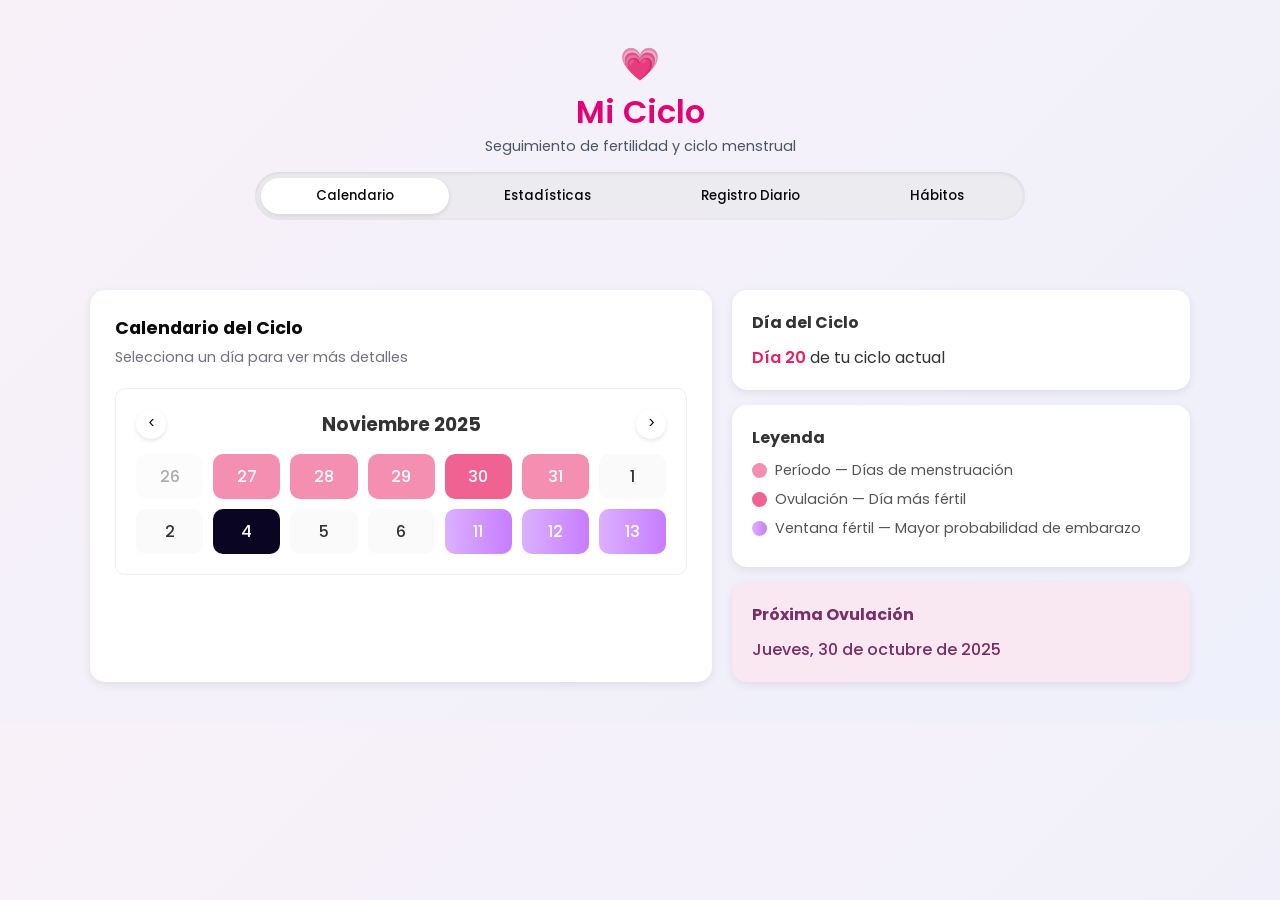
==== fertility-app/index.html @ 069fcceb "Versión inicial del proyecto Fertility App" ====
<!DOCTYPE html>
<html lang="es">
<head>
  <meta charset="UTF-8">
  <meta name="viewport" content="width=device-width, initial-scale=1.0">
  <title>Mi Ciclo - App de Fertilidad</title>
  <link rel="stylesheet" href="styles.css">
  <link href="https://fonts.googleapis.com/css2?family=Poppins:wght@400;500;600&display=swap" rel="stylesheet">
</head>
<body>

  <header class="header">
    <div class="logo">
      <div class="icono">💗</div>
      <h1>Mi Ciclo</h1>
      <p>Seguimiento de fertilidad y ciclo menstrual</p>
    </div>

    <nav class="tabs">
      <button class="active">Calendario</button>
      <button>Estadísticas</button>
      <button>Registro Diario</button>
      <button>Hábitos</button>
    </nav>
  </header>

  <main class="contenedor">
    <!-- COLUMNA IZQUIERDA -->
    <section class="calendario">
      <h2>Calendario del Ciclo</h2>
      <p>Selecciona un día para ver más detalles</p>

      <div class="calendar-box">
        <div class="calendar-header">
          <button>&lt;</button>
          <h3>Noviembre 2025</h3>
          <button>&gt;</button>
        </div>

        <div class="calendar-grid">
          <div class="dia muted">26</div>
          <div class="dia periodo">27</div>
          <div class="dia periodo">28</div>
          <div class="dia periodo">29</div>
          <div class="dia ovulacion">30</div>
          <div class="dia periodo">31</div>
          <div class="dia">1</div>

          <div class="dia">2</div>
          <div class="dia activo">4</div>
          <div class="dia">5</div>
          <div class="dia">6</div>
          <div class="dia fertil">11</div>
          <div class="dia fertil">12</div>
          <div class="dia fertil">13</div>
        </div>
      </div>
    </section>

    <!-- COLUMNA DERECHA -->
    <aside class="detalles">
      <div class="box">
        <h3>Día del Ciclo</h3>
        <p><span>Día 20</span> de tu ciclo actual</p>
      </div>

      <div class="box">
        <h3>Leyenda</h3>
        <ul>
          <li><span class="dot periodo"></span> Período — Días de menstruación</li>
          <li><span class="dot ovulacion"></span> Ovulación — Día más fértil</li>
          <li><span class="dot fertil"></span> Ventana fértil — Mayor probabilidad de embarazo</li>
        </ul>
      </div>

      <div class="box ovulacion-box">
        <h3>Próxima Ovulación</h3>
        <p>Jueves, 30 de octubre de 2025</p>
      </div>
    </aside>
  </main>

</body>
</html>
---- fertility-app/styles.css ----
* {
  margin: 0;
  padding: 0;
  box-sizing: border-box;
  font-family: 'Poppins', sans-serif;
}

body {
  background: linear-gradient(135deg, #f8f1f8, #eef0fb);
  color: #333;
  display: flex;
  flex-direction: column;
  align-items: center;
  padding: 40px 20px;
}

/* HEADER */
.header {
  text-align: center;
  margin-bottom: 30px;
}

.header .icono {
  font-size: 2rem;
}

.header h1 {
  color: #e60076;
  font-weight: 600;
}

.header p {
  color: #4a5565;
  font-size: 0.9rem;
}

/* NAVIGATION */
.tabs {
  display: flex;
  justify-content: center;
  margin-top: 15px;
  background: #ececf0;
  border-radius: 40px;
  padding: 6px;
  box-shadow: inset 0 1px 4px rgba(0,0,0,0.1);
}

.tabs button {
  background: none;
  border: none;
  padding: 8px 55px;
  border-radius: 40px;
  font-weight: 500;
  cursor: pointer;
  color: #0a0a0a;
  transition: 0.3s;
}

.tabs button.active {
  background: white;
  box-shadow: 0 2px 5px rgba(0,0,0,0.1);
}

/* MAIN LAYOUT */
.contenedor {
  display: flex;
  gap: 20px;
  width: 90%;
  max-width: 1100px;
  margin-top: 40px;
}

/* COLUMNA IZQUIERDA */
.calendario {
  background: white;
  border-radius: 15px;
  box-shadow: 0 3px 10px rgba(0,0,0,0.08);
  padding: 25px;
  flex: 1;
}

.calendario h2 {
  font-size: 1.1rem;
  color: #0a0a0a;
  margin-bottom: 6px;
}

.calendario p {
  color: #717182;
  font-size: 0.9rem;
  margin-bottom: 20px;
}

.calendar-box {
  border: 1px solid #eee;
  border-radius: 10px;
  padding: 20px;
}

.calendar-header {
  display: flex;
  justify-content: space-between;
  align-items: center;
  margin-bottom: 15px;
}

.calendar-header button {
  background: white;
  border: none;
  border-radius: 50%;
  width: 30px;
  height: 30px;
  cursor: pointer;
  box-shadow: 0 2px 4px rgba(0,0,0,0.1);
}

.calendar-grid {
  display: grid;
  grid-template-columns: repeat(7, 1fr);
  gap: 10px;
}

.dia {
  text-align: center;
  padding: 10px;
  border-radius: 10px;
  font-weight: 500;
  background: #fafafa;
}

.dia.muted {
  opacity: 0.4;
}

.dia.periodo {
  background: #f48fb1;
  color: white;
}

.dia.ovulacion {
  background: #f06292;
  color: white;
}

.dia.fertil {
  background: linear-gradient(90deg, #dcb0ff, #c77dff);
  color: white;
}

.dia.activo {
  background: #0b0524;
  color: white;
}

/* COLUMNA DERECHA */
.detalles {
  display: flex;
  flex-direction: column;
  gap: 15px;
  flex: 0.8;
}

.box {
  background: white;
  border-radius: 15px;
  box-shadow: 0 3px 10px rgba(0,0,0,0.08);
  padding: 20px;
}

.box h3 {
  font-size: 1rem;
  margin-bottom: 10px;
}

.box span {
  color: #e91e63;
  font-weight: 600;
}

.box ul {
  list-style: none;
  font-size: 0.9rem;
  color: #555;
}

.box li {
  margin-bottom: 8px;
  display: flex;
  align-items: center;
  gap: 8px;
}

.dot {
  width: 15px;
  height: 15px;
  border-radius: 50%;
  display: inline-block;
}

.dot.periodo { background: #f48fb1; }
.dot.ovulacion { background: #f06292; }
.dot.fertil { background: linear-gradient(90deg, #dcb0ff, #c77dff); }

.ovulacion-box {
  background: #f9e8f2;
  color: #7a2e63;
  font-weight: 500;
}

/* RESPONSIVE */
@media (max-width: 900px) {
  .contenedor {
    flex-direction: column;
  }
}
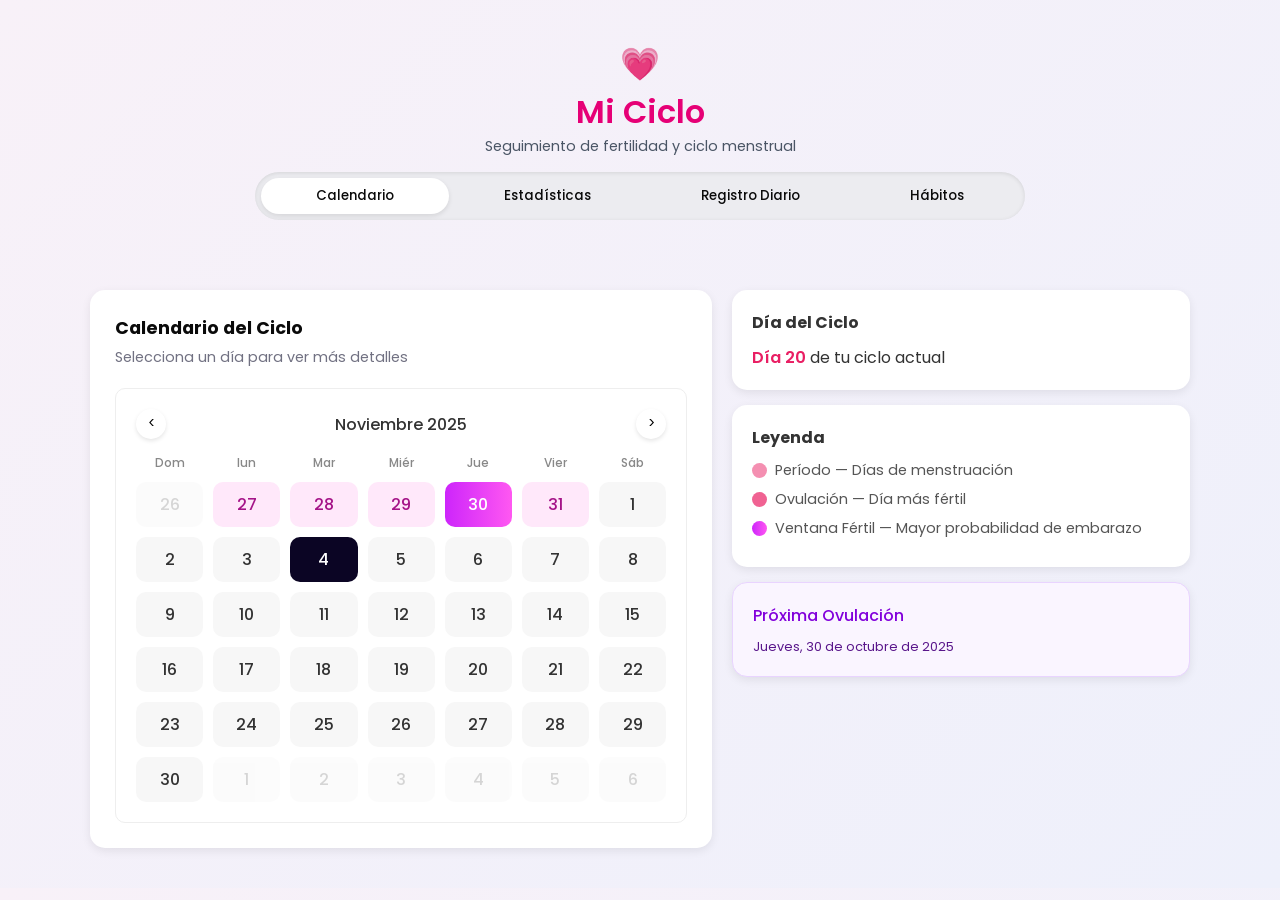
==== commit af2d05a6: "Versión actualizada del proyecto Fertility App" ====
--- a/fertility-app/index.html
+++ b/fertility-app/index.html
@@ -9,6 +9,9 @@
 </head>
 <body>
 
+  <!-- ============================================ -->
+  <!-- HEADER: Logo, título y navegación por tabs -->
+  <!-- ============================================ -->
   <header class="header">
     <div class="logo">
       <div class="icono">💗</div>
@@ -16,6 +19,7 @@
       <p>Seguimiento de fertilidad y ciclo menstrual</p>
     </div>
 
+    <!-- Navegación con tabs -->
     <nav class="tabs">
       <button class="active">Calendario</button>
       <button>Estadísticas</button>
@@ -24,20 +28,40 @@
     </nav>
   </header>
 
+  <!-- ============================================ -->
+  <!-- CONTENEDOR PRINCIPAL: Layout de 2 columnas -->
+  <!-- ============================================ -->
   <main class="contenedor">
-    <!-- COLUMNA IZQUIERDA -->
+    
+    <!-- ============================================ -->
+    <!-- COLUMNA IZQUIERDA: Calendario del ciclo -->
+    <!-- ============================================ -->
     <section class="calendario">
       <h2>Calendario del Ciclo</h2>
       <p>Selecciona un día para ver más detalles</p>
 
       <div class="calendar-box">
+        <!-- Encabezado del calendario con navegación -->
         <div class="calendar-header">
           <button>&lt;</button>
           <h3>Noviembre 2025</h3>
           <button>&gt;</button>
         </div>
 
+        <!-- Encabezado con días de la semana -->
+        <div class="calendar-weekdays">
+          <div>Dom</div>
+          <div>lun</div>
+          <div>Mar</div>
+          <div>Miér</div>
+          <div>Jue</div>
+          <div>Vier</div>
+          <div>Sáb</div>
+        </div>
+
+        <!-- Grid del calendario con todos los días del mes -->
         <div class="calendar-grid">
+          <!-- Semana 1: Final de octubre + inicio de noviembre -->
           <div class="dia muted">26</div>
           <div class="dia periodo">27</div>
           <div class="dia periodo">28</div>
@@ -46,38 +70,82 @@
           <div class="dia periodo">31</div>
           <div class="dia">1</div>
 
+          <!-- Semana 2 -->
           <div class="dia">2</div>
+          <div class="dia">3</div>
           <div class="dia activo">4</div>
           <div class="dia">5</div>
           <div class="dia">6</div>
+          <div class="dia">7</div>
+          <div class="dia">8</div>
+
+          <!-- Semana 3 -->
+          <div class="dia">9</div>
+          <div class="dia">10</div>
           <div class="dia fertil">11</div>
           <div class="dia fertil">12</div>
           <div class="dia fertil">13</div>
+          <div class="dia">14</div>
+          <div class="dia">15</div>
+
+          <!-- Semana 4 -->
+          <div class="dia">16</div>
+          <div class="dia">17</div>
+          <div class="dia">18</div>
+          <div class="dia">19</div>
+          <div class="dia">20</div>
+          <div class="dia">21</div>
+          <div class="dia">22</div>
+
+          <!-- Semana 5 -->
+          <div class="dia">23</div>
+          <div class="dia">24</div>
+          <div class="dia">25</div>
+          <div class="dia">26</div>
+          <div class="dia">27</div>
+          <div class="dia">28</div>
+          <div class="dia">29</div>
+
+          <!-- Semana 6: Final de noviembre + inicio de diciembre -->
+          <div class="dia">30</div>
+          <div class="dia muted">1</div>
+          <div class="dia muted">2</div>
+          <div class="dia muted">3</div>
+          <div class="dia muted">4</div>
+          <div class="dia muted">5</div>
+          <div class="dia muted">6</div>
         </div>
       </div>
     </section>
 
-    <!-- COLUMNA DERECHA -->
+    <!-- ============================================ -->
+    <!-- COLUMNA DERECHA: Información del ciclo -->
+    <!-- ============================================ -->
     <aside class="detalles">
+      
+      <!-- Card: Día del ciclo actual -->
       <div class="box">
         <h3>Día del Ciclo</h3>
         <p><span>Día 20</span> de tu ciclo actual</p>
       </div>
 
+      <!-- Card: Leyenda de colores -->
       <div class="box">
         <h3>Leyenda</h3>
         <ul>
           <li><span class="dot periodo"></span> Período — Días de menstruación</li>
           <li><span class="dot ovulacion"></span> Ovulación — Día más fértil</li>
-          <li><span class="dot fertil"></span> Ventana fértil — Mayor probabilidad de embarazo</li>
+          <li><span class="dot fertil"></span> Ventana Fértil — Mayor probabilidad de embarazo</li>
         </ul>
       </div>
 
+      <!-- Card: Próxima ovulación -->
       <div class="box ovulacion-box">
         <h3>Próxima Ovulación</h3>
         <p>Jueves, 30 de octubre de 2025</p>
       </div>
     </aside>
+
   </main>
 
 </body>
--- a/fertility-app/styles.css
+++ b/fertility-app/styles.css
@@ -1,3 +1,6 @@
+/* ============================================ */
+/* RESET Y CONFIGURACIÓN GLOBAL */
+/* ============================================ */
 * {
   margin: 0;
   padding: 0;
@@ -14,7 +17,9 @@
   padding: 40px 20px;
 }
 
-/* HEADER */
+/* ============================================ */
+/* HEADER: Logo, título y subtítulo */
+/* ============================================ */
 .header {
   text-align: center;
   margin-bottom: 30px;
@@ -34,7 +39,9 @@
   font-size: 0.9rem;
 }
 
-/* NAVIGATION */
+/* ============================================ */
+/* NAVEGACIÓN: Tabs superiores */
+/* ============================================ */
 .tabs {
   display: flex;
   justify-content: center;
@@ -61,7 +68,9 @@
   box-shadow: 0 2px 5px rgba(0,0,0,0.1);
 }
 
-/* MAIN LAYOUT */
+/* ============================================ */
+/* LAYOUT PRINCIPAL: Diseño de 2 columnas */
+/* ============================================ */
 .contenedor {
   display: flex;
   gap: 20px;
@@ -70,7 +79,9 @@
   margin-top: 40px;
 }
 
-/* COLUMNA IZQUIERDA */
+/* ============================================ */
+/* COLUMNA IZQUIERDA: Calendario */
+/* ============================================ */
 .calendario {
   background: white;
   border-radius: 15px;
@@ -91,17 +102,24 @@
   margin-bottom: 20px;
 }
 
+/* Caja contenedora del calendario */
 .calendar-box {
   border: 1px solid #eee;
   border-radius: 10px;
   padding: 20px;
 }
 
+/* Encabezado del calendario: mes y navegación */
 .calendar-header {
   display: flex;
   justify-content: space-between;
   align-items: center;
   margin-bottom: 15px;
+}
+
+.calendar-header h3 {
+  font-size: 1rem;
+  font-weight: 500;
 }
 
 .calendar-header button {
@@ -112,47 +130,83 @@
   height: 30px;
   cursor: pointer;
   box-shadow: 0 2px 4px rgba(0,0,0,0.1);
-}
-
+  transition: 0.2s;
+}
+
+.calendar-header button:hover {
+  background: #f5f5f5;
+}
+
+/* Encabezado con días de la semana */
+.calendar-weekdays {
+  display: grid;
+  grid-template-columns: repeat(7, 1fr);
+  gap: 10px;
+  margin-bottom: 10px;
+  text-align: center;
+}
+
+.calendar-weekdays div {
+  font-size: 0.75rem;
+  font-weight: 500;
+  color: #888;
+}
+
+/* Grid del calendario: 7 columnas para los días */
 .calendar-grid {
   display: grid;
   grid-template-columns: repeat(7, 1fr);
   gap: 10px;
 }
 
+/* Estilo base para cada día del calendario */
 .dia {
   text-align: center;
   padding: 10px;
   border-radius: 10px;
   font-weight: 500;
-  background: #fafafa;
-}
-
+  background: #f7f7f7;
+  cursor: pointer;
+  transition: 0.2s;
+}
+
+.dia:hover {
+  transform: scale(1.05);
+}
+
+/* Días del mes anterior/siguiente (atenuados) */
 .dia.muted {
   opacity: 0.4;
-}
-
+  color: #999;
+}
+
+/* Días de período (menstruación) */
 .dia.periodo {
-  background: #f48fb1;
+  background: #ffe8fa;
+  color: #a51488;
+}
+
+/* Día de ovulación (más fértil) */
+.dia.ovulacion {
+  background: linear-gradient(90deg, #cd25fb, #ff58f1);
   color: white;
 }
 
-.dia.ovulacion {
-  background: #f06292;
+/* Días de ventana fértil */
+/*.dia.fertil {
+  background: linear-gradient(80deg, #cd8fff, #9000ff);
   color: white;
-}
-
-.dia.fertil {
-  background: linear-gradient(90deg, #dcb0ff, #c77dff);
-  color: white;
-}
-
+}*/
+
+/* Día actual/seleccionado */
 .dia.activo {
   background: #0b0524;
   color: white;
 }
 
-/* COLUMNA DERECHA */
+/* ============================================ */
+/* COLUMNA DERECHA: Cards de información */
+/* ============================================ */
 .detalles {
   display: flex;
   flex-direction: column;
@@ -160,6 +214,7 @@
   flex: 0.8;
 }
 
+/* Estilo base para los cards */
 .box {
   background: white;
   border-radius: 15px;
@@ -177,6 +232,7 @@
   font-weight: 600;
 }
 
+/* Lista de leyenda (sin viñetas) */
 .box ul {
   list-style: none;
   font-size: 0.9rem;
@@ -190,26 +246,56 @@
   gap: 8px;
 }
 
+/* Puntos de color para la leyenda */
 .dot {
   width: 15px;
   height: 15px;
   border-radius: 50%;
   display: inline-block;
-}
-
-.dot.periodo { background: #f48fb1; }
-.dot.ovulacion { background: #f06292; }
-.dot.fertil { background: linear-gradient(90deg, #dcb0ff, #c77dff); }
-
+  flex-shrink: 0;
+}
+
+.dot.periodo { 
+  background: #f48fb1; 
+}
+
+.dot.ovulacion { 
+  background: #f06292; 
+}
+
+.dot.fertil { 
+  background: linear-gradient(90deg, #cd25fb, #ff58f1); 
+}
+
+/* Card especial: Próxima ovulación */
 .ovulacion-box {
-  background: #f9e8f2;
-  color: #7a2e63;
-  font-weight: 500;
-}
-
-/* RESPONSIVE */
+  background: #faf5ff;
+  color: #8200db;
+  font-weight: 500;
+  border: #e9d4ff solid;
+   border-width: 1px;
+}
+
+.ovulacion-box h3 {
+   font-weight: 500;
+}
+
+.ovulacion-box p {
+   color: #59168b;
+   font-size: .8rem;
+   font-weight: 400;
+}
+
+/* ============================================ */
+/* RESPONSIVE: Adaptación para móviles */
+/* ============================================ */
 @media (max-width: 900px) {
   .contenedor {
     flex-direction: column;
   }
-}
+  
+  .tabs button {
+    padding: 8px 20px;
+    font-size: 0.85rem;
+  }
+}
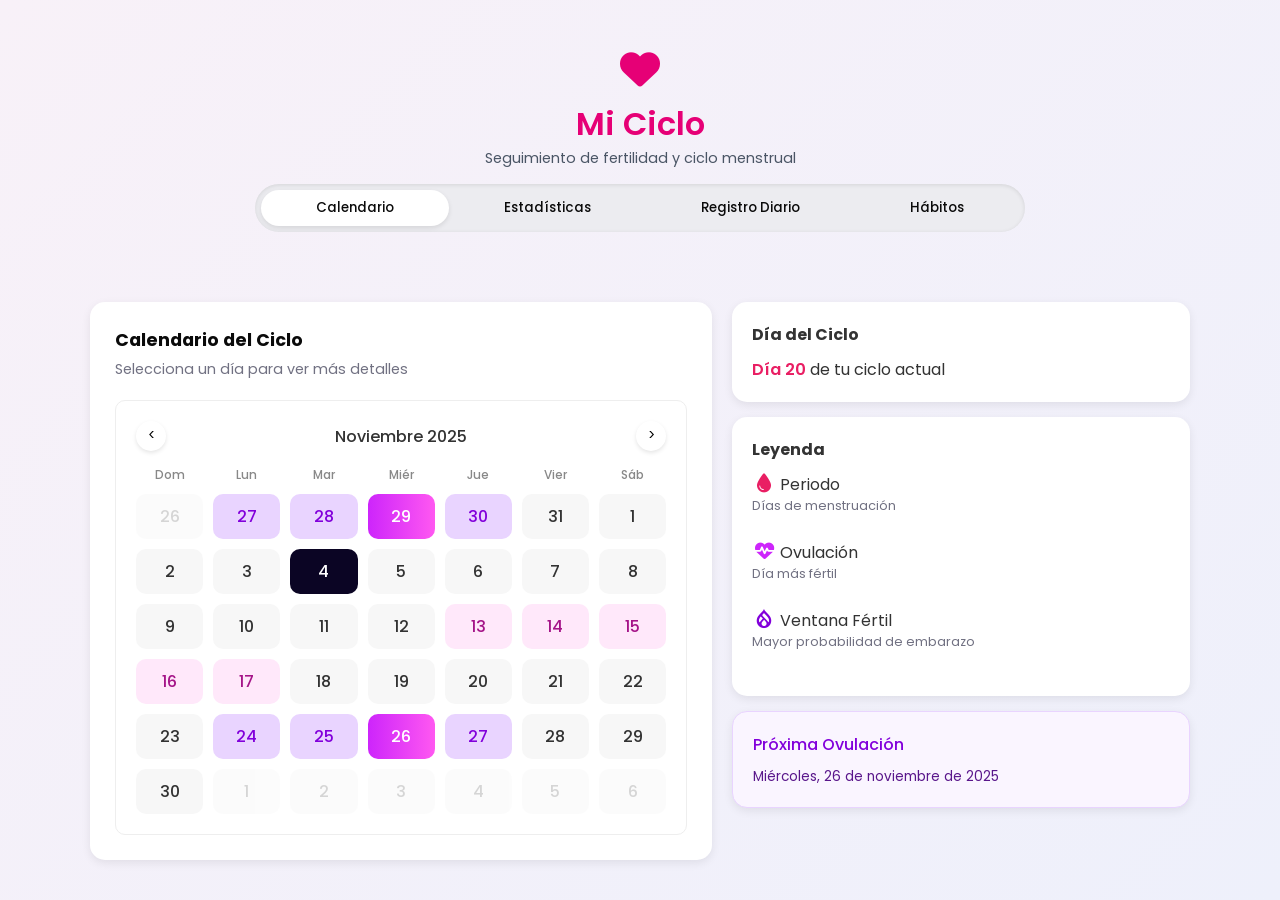
==== commit 0b71d4f8: "Versión Actualizada #2 - Fertility App" ====
--- a/fertility-app/index.html
+++ b/fertility-app/index.html
@@ -6,6 +6,9 @@
   <title>Mi Ciclo - App de Fertilidad</title>
   <link rel="stylesheet" href="styles.css">
   <link href="https://fonts.googleapis.com/css2?family=Poppins:wght@400;500;600&display=swap" rel="stylesheet">
+  <!-- Font Awesome para los iconos -->
+  <link rel="stylesheet" href="https://cdnjs.cloudflare.com/ajax/libs/font-awesome/6.4.0/css/all.min.css">
+   <link rel="icon" href="Images/heart-favicon.svg" type="image/svg+xml">
 </head>
 <body>
 
@@ -14,7 +17,7 @@
   <!-- ============================================ -->
   <header class="header">
     <div class="logo">
-      <div class="icono">💗</div>
+      <div class="icono"><i class="fa-solid fa-heart" style="color: #e60076;"></i></div>
       <h1>Mi Ciclo</h1>
       <p>Seguimiento de fertilidad y ciclo menstrual</p>
     </div>
@@ -51,7 +54,7 @@
         <!-- Encabezado con días de la semana -->
         <div class="calendar-weekdays">
           <div>Dom</div>
-          <div>lun</div>
+          <div>Lun</div>
           <div>Mar</div>
           <div>Miér</div>
           <div>Jue</div>
@@ -60,60 +63,67 @@
         </div>
 
         <!-- Grid del calendario con todos los días del mes -->
+        <!-- LÓGICA DEL CICLO:
+             - Día 1 del ciclo: 16 de octubre (inicio menstruación)
+             - Días 1-5: Período (16-20 octubre)
+             - Día 11-15: Ventana fértil (26-30 octubre)
+             - Día 14: Ovulación (29 octubre)
+             - Día 20: HOY 4 de noviembre (día actual)
+        -->
         <div class="calendar-grid">
           <!-- Semana 1: Final de octubre + inicio de noviembre -->
           <div class="dia muted">26</div>
-          <div class="dia periodo">27</div>
-          <div class="dia periodo">28</div>
-          <div class="dia periodo">29</div>
-          <div class="dia ovulacion">30</div>
-          <div class="dia periodo">31</div>
-          <div class="dia">1</div>
+          <div class="dia fertil">27</div>       <!-- Día 12: Ventana fértil -->
+          <div class="dia fertil">28</div>       <!-- Día 13: Ventana fértil -->
+          <div class="dia ovulacion">29</div>    <!-- Día 14: Ovulación -->
+          <div class="dia fertil">30</div>       <!-- Día 15: Ventana fértil -->
+          <div class="dia">31</div>              <!-- Día 16 -->
+          <div class="dia">1</div>               <!-- Día 17 -->
 
           <!-- Semana 2 -->
-          <div class="dia">2</div>
-          <div class="dia">3</div>
-          <div class="dia activo">4</div>
-          <div class="dia">5</div>
-          <div class="dia">6</div>
-          <div class="dia">7</div>
-          <div class="dia">8</div>
+          <div class="dia">2</div>               <!-- Día 18 -->
+          <div class="dia">3</div>               <!-- Día 19 -->
+          <div class="dia activo">4</div>        <!-- Día 20: HOY (día actual) -->
+          <div class="dia">5</div>               <!-- Día 21 -->
+          <div class="dia">6</div>               <!-- Día 22 -->
+          <div class="dia">7</div>               <!-- Día 23 -->
+          <div class="dia">8</div>               <!-- Día 24 -->
 
           <!-- Semana 3 -->
-          <div class="dia">9</div>
-          <div class="dia">10</div>
-          <div class="dia fertil">11</div>
-          <div class="dia fertil">12</div>
-          <div class="dia fertil">13</div>
-          <div class="dia">14</div>
-          <div class="dia">15</div>
+          <div class="dia">9</div>               <!-- Día 25 -->
+          <div class="dia">10</div>              <!-- Día 26 -->
+          <div class="dia">11</div>              <!-- Día 27 -->
+          <div class="dia">12</div>              <!-- Día 28 -->
+          <div class="dia periodo">13</div>      <!-- Día 1: Inicio nuevo ciclo -->
+          <div class="dia periodo">14</div>      <!-- Día 2: Período -->
+          <div class="dia periodo">15</div>      <!-- Día 3: Período -->
 
           <!-- Semana 4 -->
-          <div class="dia">16</div>
-          <div class="dia">17</div>
-          <div class="dia">18</div>
-          <div class="dia">19</div>
-          <div class="dia">20</div>
-          <div class="dia">21</div>
-          <div class="dia">22</div>
+          <div class="dia periodo">16</div>      <!-- Día 4: Período -->
+          <div class="dia periodo">17</div>      <!-- Día 5: Último día período -->
+          <div class="dia">18</div>              <!-- Día 6 -->
+          <div class="dia">19</div>              <!-- Día 7 -->
+          <div class="dia">20</div>              <!-- Día 8 -->
+          <div class="dia">21</div>              <!-- Día 9 -->
+          <div class="dia">22</div>              <!-- Día 10 -->
 
           <!-- Semana 5 -->
-          <div class="dia">23</div>
-          <div class="dia">24</div>
-          <div class="dia">25</div>
-          <div class="dia">26</div>
-          <div class="dia">27</div>
-          <div class="dia">28</div>
-          <div class="dia">29</div>
+          <div class="dia">23</div>              <!-- Día 11 -->
+          <div class="dia fertil">24</div>       <!-- Día 12: Ventana fértil -->
+          <div class="dia fertil">25</div>       <!-- Día 13: Ventana fértil -->
+          <div class="dia ovulacion">26</div>    <!-- Día 14: Próxima ovulación -->
+          <div class="dia fertil">27</div>       <!-- Día 15: Ventana fértil -->
+          <div class="dia">28</div>              <!-- Día 16 -->
+          <div class="dia">29</div>              <!-- Día 17 -->
 
           <!-- Semana 6: Final de noviembre + inicio de diciembre -->
-          <div class="dia">30</div>
-          <div class="dia muted">1</div>
-          <div class="dia muted">2</div>
-          <div class="dia muted">3</div>
-          <div class="dia muted">4</div>
-          <div class="dia muted">5</div>
-          <div class="dia muted">6</div>
+          <div class="dia">30</div>              <!-- Día 18 -->
+          <div class="dia muted">1</div>         <!-- Día 19 -->
+          <div class="dia muted">2</div>         <!-- Día 20 -->
+          <div class="dia muted">3</div>         <!-- Día 21 -->
+          <div class="dia muted">4</div>         <!-- Día 22 -->
+          <div class="dia muted">5</div>         <!-- Día 23 -->
+          <div class="dia muted">6</div>         <!-- Día 24 -->
         </div>
       </div>
     </section>
@@ -133,20 +143,30 @@
       <div class="box">
         <h3>Leyenda</h3>
         <ul>
-          <li><span class="dot periodo"></span> Período — Días de menstruación</li>
-          <li><span class="dot ovulacion"></span> Ovulación — Día más fértil</li>
-          <li><span class="dot fertil"></span> Ventana Fértil — Mayor probabilidad de embarazo</li>
+          <li>
+            <div> <i class="fa-solid fa-droplet"></i> Periodo</div> <div class="dias-menstruacion">Días de menstruación</div>
+          </li>
+
+          <li>
+            <div> <i class="fa-solid fa-heart-pulse"></i> Ovulación</div>
+            <div class="dia-mas-fertil">Día más fértil</div>
+          </li>
+
+          <li>
+            <div> <i class="fa-brands fa-drupal"></i> Ventana Fértil</div>
+            <div class="mayor-probabi-de-embarazo">Mayor probabilidad de embarazo</div>
+          </li>
         </ul>
       </div>
 
       <!-- Card: Próxima ovulación -->
       <div class="box ovulacion-box">
         <h3>Próxima Ovulación</h3>
-        <p>Jueves, 30 de octubre de 2025</p>
+        <p>Miércoles, 26 de noviembre de 2025</p>
       </div>
     </aside>
 
   </main>
 
 </body>
-</html>
+</html>
--- a/fertility-app/styles.css
+++ b/fertility-app/styles.css
@@ -26,7 +26,7 @@
 }
 
 .header .icono {
-  font-size: 2rem;
+  font-size: 2.5rem;
 }
 
 .header h1 {
@@ -180,25 +180,29 @@
   color: #999;
 }
 
-/* Días de período (menstruación) */
+/* ============================================ */
+/* COLORES DEL CALENDARIO - Matching con leyenda */
+/* ============================================ */
+
+/* Días de período (menstruación) - ROSA CLARO */
 .dia.periodo {
   background: #ffe8fa;
   color: #a51488;
 }
 
-/* Día de ovulación (más fértil) */
+/* Día de ovulación (más fértil) - ROSA INTENSO CON GRADIENTE */
 .dia.ovulacion {
   background: linear-gradient(90deg, #cd25fb, #ff58f1);
   color: white;
 }
 
-/* Días de ventana fértil */
-/*.dia.fertil {
-  background: linear-gradient(80deg, #cd8fff, #9000ff);
-  color: white;
-}*/
-
-/* Día actual/seleccionado */
+/* Días de ventana fértil - MORADO CLARO */
+.dia.fertil {
+  background: #e9d4ff;
+  color: #8200db;
+}
+
+/* Día actual/seleccionado - NEGRO */
 .dia.activo {
   background: #0b0524;
   color: white;
@@ -232,58 +236,147 @@
   font-weight: 600;
 }
 
-/* Lista de leyenda (sin viñetas) */
+/* ============================================ */
+/* LEYENDA CON ICONOS - Nuevo diseño */
+/* ============================================ */
+
+.leyenda-lista {
+  list-style: none;
+  display: flex;
+  flex-direction: column;
+  gap: 15px;
+}
+
+.leyenda-lista li {
+  display: flex;
+  align-items: center;
+  gap: 12px;
+  margin-bottom: 0;
+}
+
+/* Círculos con iconos */
+.icon-circle {
+  width: 40px;
+  height: 40px;
+  border-radius: 50%;
+  display: flex;
+  align-items: center;
+  justify-content: center;
+  flex-shrink: 0;
+  font-size: 1.1rem;
+}
+
+.icon-circle.periodo {
+  background: #ffe8fa;
+  color: #e91e63;
+}
+
+.icon-circle.ovulacion {
+  background: linear-gradient(90deg, #cd25fb, #ff58f1);
+  color: white;
+}
+
+.icon-circle.fertil {
+  background: #e9d4ff;
+  color: #8200db;
+}
+
+/* Texto de leyenda en dos líneas */
+.leyenda-texto {
+  display: flex;
+  flex-direction: column;
+  gap: 2px;
+}
+
+.leyenda-texto strong {
+  font-size: 0.95rem;
+  font-weight: 600;
+  color: #333;
+}
+
+.leyenda-texto span {
+  font-size: 0.8rem;
+  font-weight: 400;
+  color: #888;
+}
+
+/* ============================================ */
+/* PUNTOS DE COLOR (legacy - por si los necesitas) */
+/* ============================================ */
+
+/* ============================================ */
+/* LEYENDA CON ICONOS DE FONT AWESOME */
+/* ============================================ */
+
+/* Eliminar viñetas de la lista */
 .box ul {
   list-style: none;
-  font-size: 0.9rem;
-  color: #555;
+  padding: 0;
 }
 
 .box li {
-  margin-bottom: 8px;
-  display: flex;
-  align-items: center;
-  gap: 8px;
-}
-
-/* Puntos de color para la leyenda */
-.dot {
-  width: 15px;
-  height: 15px;
-  border-radius: 50%;
-  display: inline-block;
+  margin-bottom: 25px;
+}
+
+
+/* Iconos de Font Awesome con colores */
+.box li i {
+  font-size: 1.2rem;
+  width: 24px;
+  text-align: center;
   flex-shrink: 0;
 }
 
-.dot.periodo { 
-  background: #f48fb1; 
-}
-
-.dot.ovulacion { 
-  background: #f06292; 
-}
-
-.dot.fertil { 
-  background: linear-gradient(90deg, #cd25fb, #ff58f1); 
-}
-
+/* Color del icono de período */
+.fa-droplet {
+  color: #e91e63;
+}
+
+/* Color del icono de ovulación */
+.fa-heart-pulse {
+  color: #cd25fb;
+}
+
+/* Color del icono de ventana fértil */
+.fa-drupal {
+  color: #8200db;
+}
+
+.box li .dias-menstruacion {
+   color: #717182;
+   font-size: 0.8rem;
+}
+
+.box li .dia-mas-fertil {
+   color: #717182;
+   font-size: 0.8rem;
+}
+
+.box li .mayor-probabi-de-embarazo {
+    color: #717182;
+   font-size: 0.8rem;
+}
+
+
+/* ============================================ */
 /* Card especial: Próxima ovulación */
+/* ============================================ */
+
 .ovulacion-box {
   background: #faf5ff;
   color: #8200db;
   font-weight: 500;
-  border: #e9d4ff solid;
-   border-width: 1px;
+  border: 1px solid #e9d4ff;
 }
 
 .ovulacion-box h3 {
-   font-weight: 500;
+  font-weight: 500;
 }
 
 .ovulacion-box p {
-   color: #59168b;
-   font-size: .8rem;
-   font-weight: 400;
+  color: #59168b;
+  font-size: 0.85rem;
+  font-weight: 400;
 }
 
 /* ============================================ */
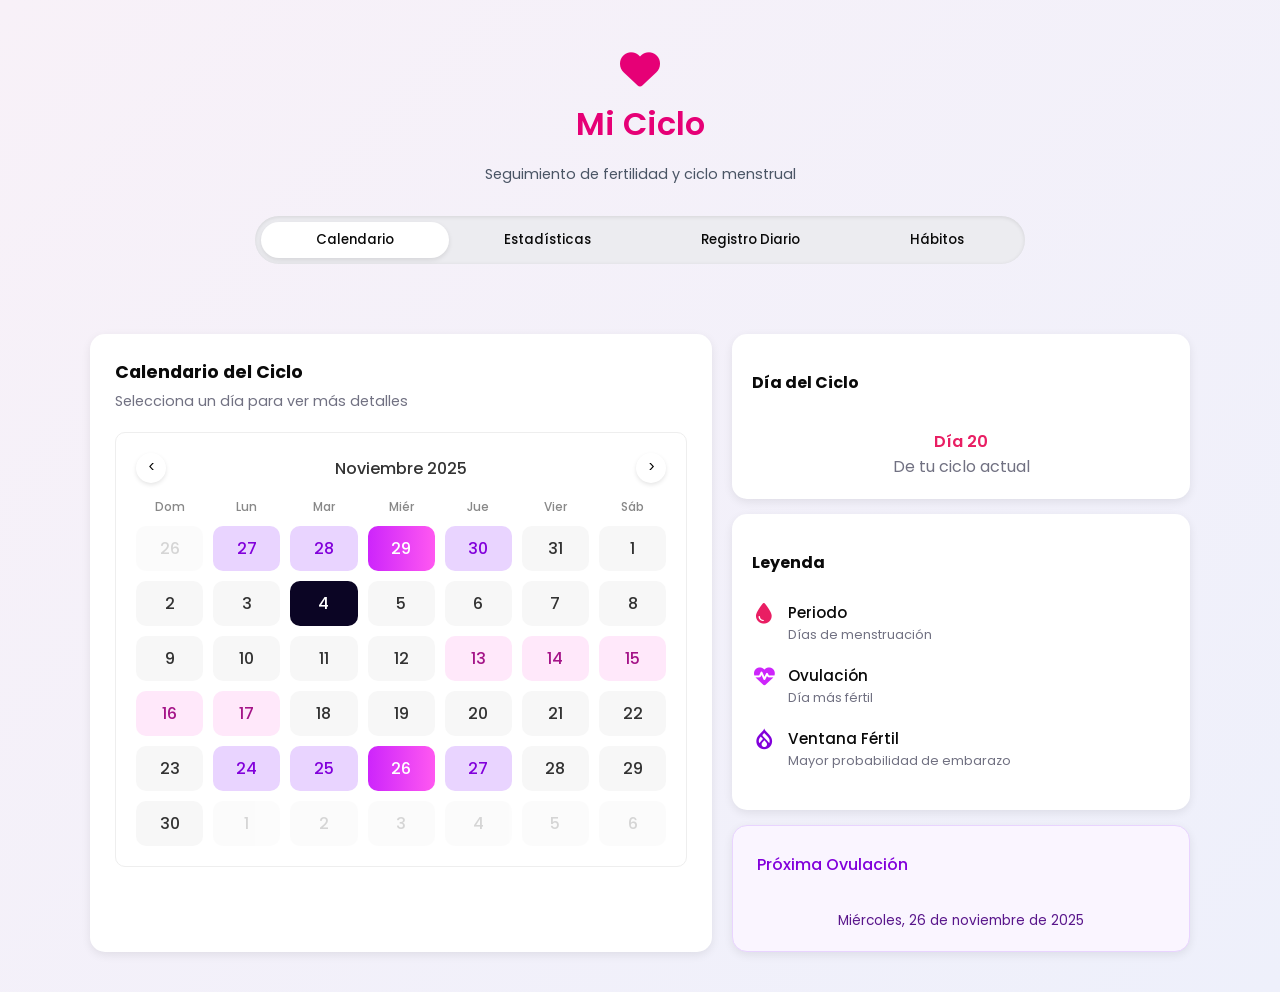
==== commit 9ee8b853: "Página de Calendario finalizada - Fertility App." ====
--- a/fertility-app/index.html
+++ b/fertility-app/index.html
@@ -136,7 +136,7 @@
       <!-- Card: Día del ciclo actual -->
       <div class="box">
         <h3>Día del Ciclo</h3>
-        <p><span>Día 20</span> de tu ciclo actual</p>
+        <p><span>Día 20</span><br/>De tu ciclo actual</p>
       </div>
 
       <!-- Card: Leyenda de colores -->
@@ -144,17 +144,27 @@
         <h3>Leyenda</h3>
         <ul>
           <li>
-            <div> <i class="fa-solid fa-droplet"></i> Periodo</div> <div class="dias-menstruacion">Días de menstruación</div>
+            <i class="fa-solid fa-droplet"></i>
+            <div>
+               <div>Periodo</div>
+               <div class="dias-menstruacion">Días de menstruación</div>
+            </div>
           </li>
 
           <li>
-            <div> <i class="fa-solid fa-heart-pulse"></i> Ovulación</div>
-            <div class="dia-mas-fertil">Día más fértil</div>
+            <i class="fa-solid fa-heart-pulse"></i>
+            <div>
+               <div>Ovulación</div>
+               <div class="dia-mas-fertil">Día más fértil</div>
+            </div>
           </li>
 
           <li>
-            <div> <i class="fa-brands fa-drupal"></i> Ventana Fértil</div>
-            <div class="mayor-probabi-de-embarazo">Mayor probabilidad de embarazo</div>
+            <i class="fa-brands fa-drupal"></i>
+            <div>
+               <div>Ventana Fértil</div>
+               <div class="mayor-probabi-de-embarazo">Mayor probabilidad de embarazo</div>
+            </div> 
           </li>
         </ul>
       </div>
--- a/fertility-app/styles.css
+++ b/fertility-app/styles.css
@@ -32,11 +32,13 @@
 .header h1 {
   color: #e60076;
   font-weight: 600;
+  padding-bottom: 1rem;
 }
 
 .header p {
   color: #4a5565;
   font-size: 0.9rem;
+  padding-bottom: 1rem;
 }
 
 /* ============================================ */
@@ -229,11 +231,18 @@
 .box h3 {
   font-size: 1rem;
   margin-bottom: 10px;
+  color: #0a0a0a;
 }
 
 .box span {
   color: #e91e63;
   font-weight: 600;
+}
+
+.box p {
+   padding-top: .5rem;
+   text-align: center;
+   color: #717182;
 }
 
 /* ============================================ */
@@ -300,9 +309,6 @@
   color: #888;
 }
 
-/* ============================================ */
-/* PUNTOS DE COLOR (legacy - por si los necesitas) */
-/* ============================================ */
 
 /* ============================================ */
 /* LEYENDA CON ICONOS DE FONT AWESOME */
@@ -315,16 +321,25 @@
 }
 
 .box li {
-  margin-bottom: 25px;
-}
-
+  margin-bottom: 20px;
+  display: flex;
+  align-items: flex-start;
+  gap: 12px;
+}
+
+.box h3 {
+   padding-top: 1rem;
+   padding-bottom: 1rem;
+   color: #0a0a0a;
+}
 
 /* Iconos de Font Awesome con colores */
 .box li i {
-  font-size: 1.2rem;
+  font-size: 1.3rem;
   width: 24px;
   text-align: center;
   flex-shrink: 0;
+  margin-top: 2px;
 }
 
 /* Color del icono de período */
@@ -342,19 +357,27 @@
   color: #8200db;
 }
 
-.box li .dias-menstruacion {
+/* Contenedor de texto (título + descripción) */
+.box li > div {
+   display: flex;
+   flex-direction: column;
+   gap: 2px;
+}
+
+/* Título principal (Periodo, Ovulación, etc.) */
+.box li > div > div:first-child {
+   font-weight: 500;
+   color: #0a0a0a;
+   font-size: 0.95rem;
+}
+
+/* Textos secundarios (descripción) */
+.dias-menstruacion,
+.dia-mas-fertil,
+.mayor-probabi-de-embarazo {
    color: #717182;
    font-size: 0.8rem;
-}
-
-.box li .dia-mas-fertil {
-   color: #717182;
-   font-size: 0.8rem;
-}
-
-.box li .mayor-probabi-de-embarazo {
-    color: #717182;
-   font-size: 0.8rem;
+   font-weight: 400;
 }
 
 
@@ -367,10 +390,12 @@
   color: #8200db;
   font-weight: 500;
   border: 1px solid #e9d4ff;
+  padding: 10px 1.5rem 20px;
 }
 
 .ovulacion-box h3 {
   font-weight: 500;
+  color: #8200db;
 }
 
 .ovulacion-box p {
